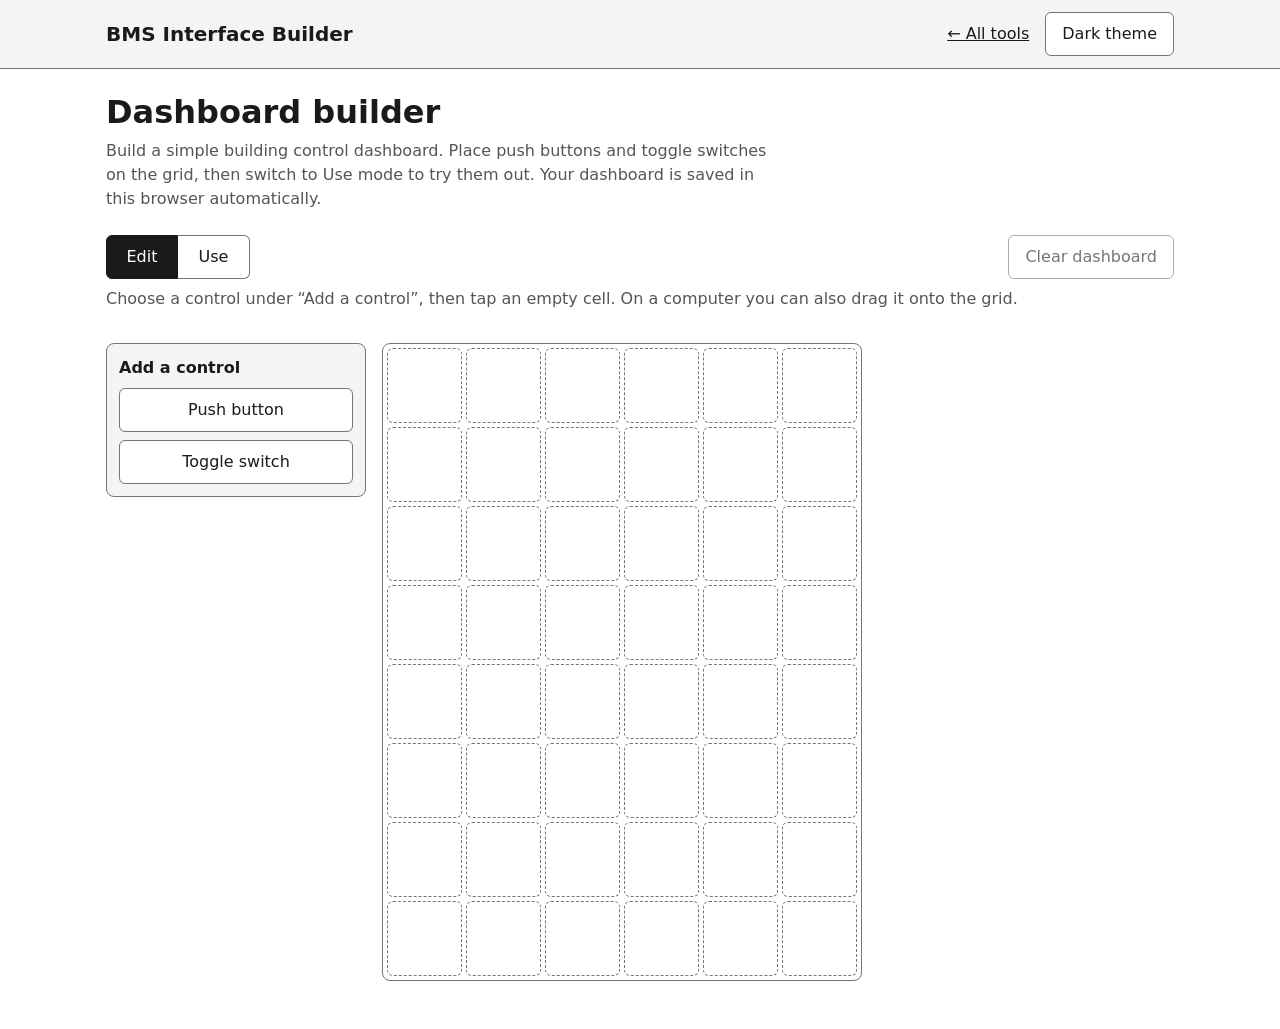
==== tools/bms-builder/index.html @ 1ce803e6 "Build the BMS Interface Builder tool, replacing the Tool 1 placeholder Students place push buttons a" ====
<!doctype html>
<html lang="en" data-theme="light">
<head>
  <meta charset="utf-8">
  <meta name="viewport" content="width=device-width, initial-scale=1">
  <title>BMS Interface Builder — Dashboard</title>
  <link rel="stylesheet" href="../../css/main.css">
  <link rel="stylesheet" href="builder.css">
  <script src="../../js/theme.js"></script>
  <script src="builder.js" defer></script>
</head>
<body>
  <header class="site-header">
    <div class="container">
      <a class="site-name" href="../../index.html">BMS Interface Builder</a>
      <div class="header-actions">
        <a class="back-link" href="../../index.html">← All tools</a>
        <button type="button" class="button" id="theme-toggle" aria-pressed="false">Dark theme</button>
      </div>
    </div>
  </header>

  <main class="container">
    <h1>Dashboard builder</h1>
    <p class="intro">
      Build a simple building control dashboard. Place push buttons and
      toggle switches on the grid, then switch to Use mode to try them out.
      Your dashboard is saved in this browser automatically.
    </p>

    <div class="toolbar">
      <div class="mode-switch" role="group" aria-label="Mode">
        <button type="button" class="button" id="mode-edit" aria-pressed="true">Edit</button>
        <button type="button" class="button" id="mode-use" aria-pressed="false">Use</button>
      </div>
      <button type="button" class="button" id="clear">Clear dashboard</button>
    </div>

    <p class="hint" id="hint" aria-live="polite"></p>

    <div class="builder">
      <div class="sidebar">
        <section class="panel" id="palette" aria-labelledby="palette-title">
          <h2 id="palette-title">Add a control</h2>
          <div class="palette-items">
            <button type="button" class="button palette-item" data-type="button" aria-pressed="false">Push button</button>
            <button type="button" class="button palette-item" data-type="switch" aria-pressed="false">Toggle switch</button>
          </div>
        </section>

        <section class="panel" id="selected-panel" aria-labelledby="selected-title" hidden>
          <h2 id="selected-title">Selected control</h2>
          <label for="label-input">Label</label>
          <input type="text" id="label-input" maxlength="30" autocomplete="off">
          <div class="panel-actions">
            <button type="button" class="button" id="move" aria-pressed="false">Move</button>
            <button type="button" class="button" id="delete">Delete</button>
          </div>
        </section>
      </div>

      <div class="grid" id="grid" role="group" aria-label="Dashboard grid, 6 columns by 8 rows"></div>
    </div>
  </main>
</body>
</html>
---- css/main.css ----
/* Shared styles for the portal and every tool page.
   Deliberately plain and neutral: the visual design comes later. */

/* ---- Theme colours ---- */
:root,
:root[data-theme="light"] {
  --bg: #ffffff;
  --surface: #f4f4f4;
  --text: #1a1a1a;
  --text-muted: #555555;
  --border: #767676;
  --focus: #1a1a1a;
  color-scheme: light;
}

:root[data-theme="dark"] {
  --bg: #121212;
  --surface: #1e1e1e;
  --text: #ededed;
  --text-muted: #b3b3b3;
  --border: #8a8a8a;
  --focus: #ededed;
  color-scheme: dark;
}

/* ---- Base ---- */
*,
*::before,
*::after {
  box-sizing: border-box;
}

body {
  margin: 0;
  background: var(--bg);
  color: var(--text);
  font-family: system-ui, -apple-system, "Segoe UI", Roboto, sans-serif;
  font-size: 1rem;
  line-height: 1.5;
}

a {
  color: inherit;
}

:focus-visible {
  outline: 3px solid var(--focus);
  outline-offset: 2px;
}

.container {
  width: 100%;
  max-width: 1100px;
  margin: 0 auto;
  padding-left: 16px;
  padding-right: 16px;
}

/* ---- Header (same on every page) ---- */
.site-header {
  border-bottom: 1px solid var(--border);
  background: var(--surface);
}

.site-header .container {
  display: flex;
  flex-wrap: wrap;
  align-items: center;
  justify-content: space-between;
  gap: 8px 16px;
  padding-top: 12px;
  padding-bottom: 12px;
}

.site-name {
  font-size: 1.25rem;
  font-weight: 700;
  text-decoration: none;
}

.site-name:hover {
  text-decoration: underline;
}

.header-actions {
  display: flex;
  flex-wrap: wrap;
  align-items: center;
  gap: 8px 16px;
}

.button {
  min-height: 44px;
  padding: 8px 16px;
  border: 1px solid var(--border);
  border-radius: 6px;
  background: var(--bg);
  color: var(--text);
  font: inherit;
  cursor: pointer;
}

.button:hover {
  background: var(--surface);
}

.back-link {
  display: inline-flex;
  align-items: center;
  min-height: 44px;
}

/* ---- Main content ---- */
main {
  padding-top: 24px;
  padding-bottom: 48px;
}

h1 {
  margin: 0 0 8px;
  font-size: 1.75rem;
  line-height: 1.2;
}

.intro {
  margin: 0 0 24px;
  max-width: 65ch;
  color: var(--text-muted);
}

/* ---- Tool cards ---- */
.card-grid {
  display: grid;
  grid-template-columns: 1fr;
  gap: 16px;
  margin: 0;
  padding: 0;
  list-style: none;
}

.card {
  display: block;
  height: 100%;
  padding: 16px;
  border: 1px solid var(--border);
  border-radius: 8px;
  background: var(--surface);
  text-decoration: none;
}

.card:hover h2 {
  text-decoration: underline;
}

.card h2 {
  margin: 0 0 4px;
  font-size: 1.125rem;
}

.card p {
  margin: 0;
  color: var(--text-muted);
}

/* Tablet */
@media (min-width: 600px) {
  .card-grid {
    grid-template-columns: repeat(2, 1fr);
  }
}

/* Desktop */
@media (min-width: 960px) {
  .card-grid {
    grid-template-columns: repeat(3, 1fr);
  }

  h1 {
    font-size: 2rem;
  }
}
---- tools/bms-builder/builder.css ----
/* Styles for the dashboard builder only.
   Colours come from the theme variables in css/main.css. */

[hidden] {
  display: none !important;
}

/* ---- Toolbar and hint ---- */
.toolbar {
  display: flex;
  flex-wrap: wrap;
  align-items: center;
  justify-content: space-between;
  gap: 8px;
  margin-bottom: 8px;
}

.mode-switch {
  display: flex;
}

.mode-switch .button {
  min-width: 72px;
}

.mode-switch .button:first-child {
  border-radius: 6px 0 0 6px;
}

.mode-switch .button:last-child {
  border-radius: 0 6px 6px 0;
  border-left: none;
}

/* Pressed state (active mode, chosen palette item, Move): inverted colours */
.mode-switch .button[aria-pressed="true"],
.palette-item[aria-pressed="true"],
#move[aria-pressed="true"] {
  background: var(--text);
  color: var(--bg);
  border-color: var(--text);
}

.button:disabled {
  cursor: not-allowed;
  opacity: 0.6;
}

.hint {
  min-height: 3em;
  margin: 0 0 8px;
  color: var(--text-muted);
}

/* ---- Layout: stacked on phones, sidebar beside the grid on desktop ---- */
.builder {
  display: flex;
  flex-direction: column;
  gap: 16px;
}

/* On phones: palette, then grid, then the selected-control panel,
   so the grid doesn't jump down when a control is selected */
.sidebar {
  display: contents;
}

#selected-panel {
  order: 1;
}

.panel {
  padding: 12px;
  border: 1px solid var(--border);
  border-radius: 8px;
  background: var(--surface);
}

.panel h2 {
  margin: 0 0 8px;
  font-size: 1rem;
}

.palette-items,
.panel-actions {
  display: flex;
  flex-wrap: wrap;
  gap: 8px;
}

.palette-item {
  user-select: none;
}

.panel label {
  display: block;
  margin-bottom: 4px;
}

.panel input {
  width: 100%;
  min-height: 44px;
  margin-bottom: 8px;
  padding: 8px;
  border: 1px solid var(--border);
  border-radius: 6px;
  background: var(--bg);
  color: var(--text);
  font: inherit;
}

@media (min-width: 960px) {
  .builder {
    flex-direction: row;
    align-items: flex-start;
  }

  .sidebar {
    display: flex;
    flex-direction: column;
    gap: 16px;
    flex: 0 0 260px;
  }

  .palette-items {
    flex-direction: column;
  }
}

/* ---- Dashboard grid ---- */
.grid {
  display: grid;
  grid-template-columns: repeat(6, 1fr);
  gap: 4px;
  width: 100%;
  max-width: 480px;
  padding: 4px;
  border: 1px solid var(--border);
  border-radius: 8px;
  user-select: none;
}

.cell {
  aspect-ratio: 1;
  min-width: 0;
}

.cell-empty {
  display: block;
  width: 100%;
  height: 100%;
  padding: 0;
  border: 1px dashed var(--border);
  border-radius: 6px;
  background: transparent;
  color: var(--text-muted);
  font: inherit;
}

button.cell-empty {
  cursor: pointer;
}

button.cell-empty:hover,
.cell-empty.is-drop-target {
  border-style: solid;
  background: var(--surface);
}

.cell-empty.is-drop-target {
  outline: 3px solid var(--text);
  outline-offset: -3px;
}

/* ---- Controls on the grid ---- */
.control {
  display: flex;
  flex-direction: column;
  align-items: center;
  justify-content: center;
  gap: 2px;
  width: 100%;
  height: 100%;
  padding: 2px;
  overflow: hidden;
  border: 2px solid var(--text);
  background: var(--bg);
  color: var(--text);
  font: inherit;
  font-size: 0.75rem;
  line-height: 1.2;
  cursor: pointer;
}

.control-button {
  border-radius: 999px;
}

.control-switch {
  border-radius: 6px;
}

.control-label {
  display: -webkit-box;
  -webkit-line-clamp: 2;
  -webkit-box-orient: vertical;
  overflow: hidden;
  max-width: 100%;
  overflow-wrap: anywhere;
  text-align: center;
}

.control-state {
  padding: 0 4px;
  border: 1px solid currentColor;
  border-radius: 4px;
  font-weight: 700;
}

/* Switch on, or push button being pressed: inverted colours */
.control-switch[aria-checked="true"],
.control-switch[data-on="true"],
.control-button.is-pressed {
  background: var(--text);
  color: var(--bg);
}

/* Edit mode: selected control, and the control being moved */
.control.is-selected {
  outline: 3px solid var(--text);
  outline-offset: 2px;
}

.control.is-moving {
  border-style: dashed;
}

/* Copy of a control that follows the mouse while dragging */
.drag-ghost {
  position: fixed;
  z-index: 10;
  padding: 6px 10px;
  border: 2px solid var(--text);
  border-radius: 6px;
  background: var(--bg);
  color: var(--text);
  font-size: 0.875rem;
  pointer-events: none;
  transform: translate(-50%, -50%);
}

@media (min-width: 600px) {
  .control {
    font-size: 0.875rem;
  }
}
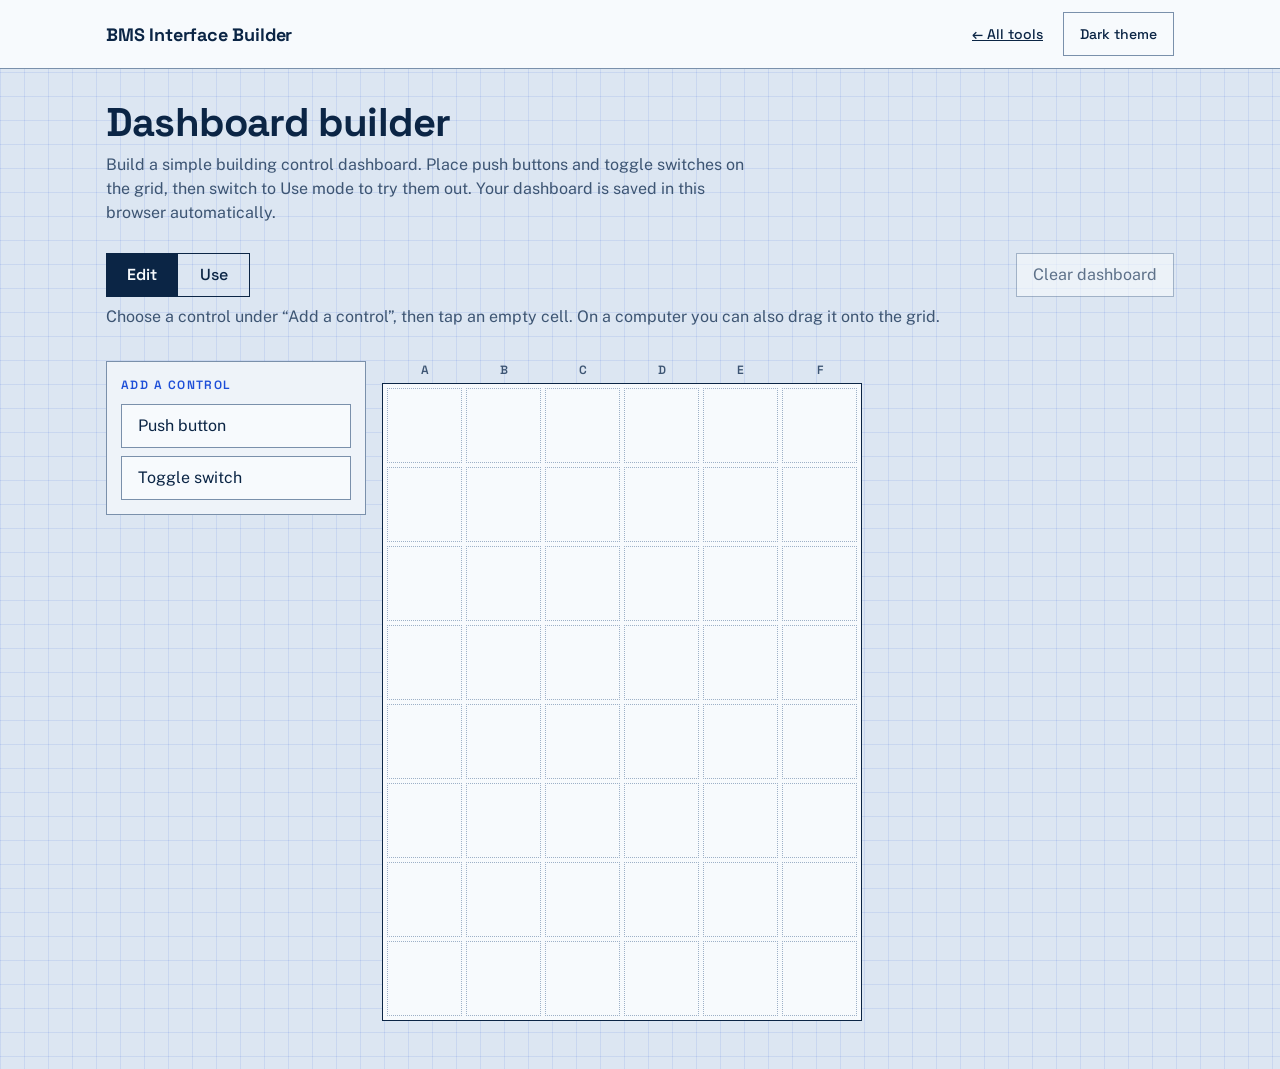
==== commit 781c4336: "Apply the Blueprint visual design to the portal and builder Ink blue on grid paper, square corners a" ====
--- a/tools/bms-builder/index.html
+++ b/tools/bms-builder/index.html
@@ -4,6 +4,9 @@
   <meta charset="utf-8">
   <meta name="viewport" content="width=device-width, initial-scale=1">
   <title>BMS Interface Builder — Dashboard</title>
+  <link rel="preconnect" href="https://fonts.googleapis.com">
+  <link rel="preconnect" href="https://fonts.gstatic.com" crossorigin>
+  <link rel="stylesheet" href="https://fonts.googleapis.com/css2?family=Public+Sans:wght@400;500;600&family=Space+Grotesk:wght@500;600;700&display=swap">
   <link rel="stylesheet" href="../../css/main.css">
   <link rel="stylesheet" href="builder.css">
   <script src="../../js/theme.js"></script>
@@ -41,7 +44,7 @@
     <div class="builder">
       <div class="sidebar">
         <section class="panel" id="palette" aria-labelledby="palette-title">
-          <h2 id="palette-title">Add a control</h2>
+          <h2 class="eyebrow" id="palette-title">Add a control</h2>
           <div class="palette-items">
             <button type="button" class="button palette-item" data-type="button" aria-pressed="false">Push button</button>
             <button type="button" class="button palette-item" data-type="switch" aria-pressed="false">Toggle switch</button>
@@ -49,7 +52,7 @@
         </section>
 
         <section class="panel" id="selected-panel" aria-labelledby="selected-title" hidden>
-          <h2 id="selected-title">Selected control</h2>
+          <h2 class="eyebrow" id="selected-title">Selected control</h2>
           <label for="label-input">Label</label>
           <input type="text" id="label-input" maxlength="30" autocomplete="off">
           <div class="panel-actions">
@@ -59,7 +62,12 @@
         </section>
       </div>
 
-      <div class="grid" id="grid" role="group" aria-label="Dashboard grid, 6 columns by 8 rows"></div>
+      <div class="grid-wrap">
+        <div class="grid-columns" aria-hidden="true">
+          <span>A</span><span>B</span><span>C</span><span>D</span><span>E</span><span>F</span>
+        </div>
+        <div class="grid" id="grid" role="group" aria-label="Dashboard grid, 6 columns by 8 rows"></div>
+      </div>
     </div>
   </main>
 </body>
--- a/css/main.css
+++ b/css/main.css
@@ -1,26 +1,45 @@
 /* Shared styles for the portal and every tool page.
-   Deliberately plain and neutral: the visual design comes later. */
+   Visual direction: "Blueprint" — ink blue on grid paper, square corners,
+   thin lines, Space Grotesk for headings and labels, Public Sans for text. */
 
 /* ---- Theme colours ---- */
 :root,
 :root[data-theme="light"] {
-  --bg: #ffffff;
-  --surface: #f4f4f4;
-  --text: #1a1a1a;
-  --text-muted: #555555;
-  --border: #767676;
-  --focus: #1a1a1a;
+  --paper: #DCE6F2;          /* page background behind the grid lines */
+  --grid-line: rgba(29, 78, 216, 0.10);
+  --bg: #F7FAFD;             /* header, cards, panels */
+  --surface: #EEF3F9;
+  --text: #0B2545;           /* ink */
+  --text-muted: #3D5573;
+  --border: #7A90AB;         /* lines */
+  --cell-border: #9DB0C7;
+  --accent: #1D4ED8;
+  --on: #C2410C;             /* a switch that is on */
+  --on-text: #FFFFFF;
+  --focus: #1D4ED8;
   color-scheme: light;
 }
 
 :root[data-theme="dark"] {
-  --bg: #121212;
-  --surface: #1e1e1e;
-  --text: #ededed;
-  --text-muted: #b3b3b3;
-  --border: #8a8a8a;
-  --focus: #ededed;
+  --paper: #06142B;
+  --grid-line: rgba(127, 178, 255, 0.10);
+  --bg: #0B1E3A;
+  --surface: #112A4F;
+  --text: #EAF2FF;
+  --text-muted: #A8BEDC;
+  --border: #5E7FA8;
+  --cell-border: #3A5A85;
+  --accent: #7FB2FF;
+  --on: #FF9F5A;
+  --on-text: #0B1E3A;
+  --focus: #7FB2FF;
   color-scheme: dark;
+}
+
+/* ---- Fonts ---- */
+:root {
+  --font-display: "Space Grotesk", system-ui, -apple-system, "Segoe UI", Roboto, sans-serif;
+  --font-body: "Public Sans", system-ui, -apple-system, "Segoe UI", Roboto, sans-serif;
 }
 
 /* ---- Base ---- */
@@ -32,9 +51,13 @@
 
 body {
   margin: 0;
-  background: var(--bg);
+  background-color: var(--paper);
+  background-image:
+    linear-gradient(var(--grid-line) 1px, transparent 1px),
+    linear-gradient(90deg, var(--grid-line) 1px, transparent 1px);
+  background-size: 24px 24px;
   color: var(--text);
-  font-family: system-ui, -apple-system, "Segoe UI", Roboto, sans-serif;
+  font-family: var(--font-body);
   font-size: 1rem;
   line-height: 1.5;
 }
@@ -56,10 +79,20 @@
   padding-right: 16px;
 }
 
+/* Small uppercase label, e.g. "Tool 01" or panel headings */
+.eyebrow {
+  font-family: var(--font-display);
+  font-size: 0.75rem;
+  font-weight: 600;
+  letter-spacing: 0.12em;
+  text-transform: uppercase;
+  color: var(--accent);
+}
+
 /* ---- Header (same on every page) ---- */
 .site-header {
   border-bottom: 1px solid var(--border);
-  background: var(--surface);
+  background: var(--bg);
 }
 
 .site-header .container {
@@ -73,8 +106,10 @@
 }
 
 .site-name {
-  font-size: 1.25rem;
+  font-family: var(--font-display);
+  font-size: 1.125rem;
   font-weight: 700;
+  letter-spacing: -0.01em;
   text-decoration: none;
 }
 
@@ -86,14 +121,14 @@
   display: flex;
   flex-wrap: wrap;
   align-items: center;
-  gap: 8px 16px;
+  gap: 8px 20px;
 }
 
 .button {
   min-height: 44px;
   padding: 8px 16px;
   border: 1px solid var(--border);
-  border-radius: 6px;
+  border-radius: 0;
   background: var(--bg);
   color: var(--text);
   font: inherit;
@@ -104,6 +139,17 @@
   background: var(--surface);
 }
 
+.site-header .button,
+.back-link {
+  font-family: var(--font-display);
+  font-weight: 500;
+  font-size: 0.875rem;
+}
+
+.site-header .button {
+  background: transparent;
+}
+
 .back-link {
   display: inline-flex;
   align-items: center;
@@ -112,18 +158,21 @@
 
 /* ---- Main content ---- */
 main {
-  padding-top: 24px;
+  padding-top: 32px;
   padding-bottom: 48px;
 }
 
 h1 {
   margin: 0 0 8px;
-  font-size: 1.75rem;
-  line-height: 1.2;
+  font-family: var(--font-display);
+  font-size: 2rem;
+  font-weight: 700;
+  letter-spacing: -0.02em;
+  line-height: 1.1;
 }
 
 .intro {
-  margin: 0 0 24px;
+  margin: 0 0 28px;
   max-width: 65ch;
   color: var(--text-muted);
 }
@@ -139,22 +188,34 @@
 }
 
 .card {
-  display: block;
+  display: flex;
+  flex-direction: column;
+  gap: 8px;
   height: 100%;
-  padding: 16px;
-  border: 1px solid var(--border);
-  border-radius: 8px;
+  padding: 20px;
+  border: 1px solid var(--text);
+  background: var(--bg);
+  text-decoration: none;
+}
+
+.card:hover {
   background: var(--surface);
-  text-decoration: none;
 }
 
 .card:hover h2 {
   text-decoration: underline;
 }
 
+.card .eyebrow {
+  display: flex;
+  justify-content: space-between;
+}
+
 .card h2 {
-  margin: 0 0 4px;
-  font-size: 1.125rem;
+  margin: 0;
+  font-family: var(--font-display);
+  font-size: 1.25rem;
+  font-weight: 600;
 }
 
 .card p {
@@ -176,6 +237,6 @@
   }
 
   h1 {
-    font-size: 2rem;
+    font-size: 2.5rem;
   }
 }
--- a/tools/bms-builder/builder.css
+++ b/tools/bms-builder/builder.css
@@ -1,5 +1,5 @@
 /* Styles for the dashboard builder only.
-   Colours come from the theme variables in css/main.css. */
+   Colours and fonts come from the theme variables in css/main.css. */
 
 [hidden] {
   display: none !important;
@@ -21,14 +21,13 @@
 
 .mode-switch .button {
   min-width: 72px;
-}
-
-.mode-switch .button:first-child {
-  border-radius: 6px 0 0 6px;
+  border-color: var(--text);
+  background: transparent;
+  font-family: var(--font-display);
+  font-weight: 500;
 }
 
 .mode-switch .button:last-child {
-  border-radius: 0 6px 6px 0;
   border-left: none;
 }
 
@@ -39,6 +38,7 @@
   background: var(--text);
   color: var(--bg);
   border-color: var(--text);
+  font-weight: 600;
 }
 
 .button:disabled {
@@ -70,15 +70,13 @@
 }
 
 .panel {
-  padding: 12px;
+  padding: 14px;
   border: 1px solid var(--border);
-  border-radius: 8px;
   background: var(--surface);
 }
 
 .panel h2 {
-  margin: 0 0 8px;
-  font-size: 1rem;
+  margin: 0 0 10px;
 }
 
 .palette-items,
@@ -90,20 +88,22 @@
 
 .palette-item {
   user-select: none;
+  text-align: left;
 }
 
 .panel label {
   display: block;
   margin-bottom: 4px;
+  font-size: 0.875rem;
 }
 
 .panel input {
   width: 100%;
   min-height: 44px;
-  margin-bottom: 8px;
-  padding: 8px;
+  margin-bottom: 10px;
+  padding: 8px 10px;
   border: 1px solid var(--border);
-  border-radius: 6px;
+  border-radius: 0;
   background: var(--bg);
   color: var(--text);
   font: inherit;
@@ -128,15 +128,32 @@
 }
 
 /* ---- Dashboard grid ---- */
+.grid-wrap {
+  width: 100%;
+  max-width: 480px;
+}
+
+/* Column letters A–F above the grid, lined up with its columns */
+.grid-columns {
+  display: grid;
+  grid-template-columns: repeat(6, 1fr);
+  gap: 4px;
+  padding: 0 5px 4px;
+  font-family: var(--font-display);
+  font-size: 0.75rem;
+  font-weight: 600;
+  text-align: center;
+  color: var(--text-muted);
+}
+
 .grid {
   display: grid;
   grid-template-columns: repeat(6, 1fr);
   gap: 4px;
   width: 100%;
-  max-width: 480px;
   padding: 4px;
-  border: 1px solid var(--border);
-  border-radius: 8px;
+  border: 1px solid var(--text);
+  background: var(--bg);
   user-select: none;
 }
 
@@ -150,8 +167,8 @@
   width: 100%;
   height: 100%;
   padding: 0;
-  border: 1px dashed var(--border);
-  border-radius: 6px;
+  border: 1px dotted var(--cell-border);
+  border-radius: 0;
   background: transparent;
   color: var(--text-muted);
   font: inherit;
@@ -163,13 +180,13 @@
 
 button.cell-empty:hover,
 .cell-empty.is-drop-target {
-  border-style: solid;
+  border: 1px solid var(--border);
   background: var(--surface);
 }
 
 .cell-empty.is-drop-target {
-  outline: 3px solid var(--text);
-  outline-offset: -3px;
+  outline: 2px solid var(--accent);
+  outline-offset: -2px;
 }
 
 /* ---- Controls on the grid ---- */
@@ -183,21 +200,19 @@
   height: 100%;
   padding: 2px;
   overflow: hidden;
-  border: 2px solid var(--text);
+  border: 1.5px solid var(--text);
+  border-radius: 0;
   background: var(--bg);
   color: var(--text);
-  font: inherit;
+  font-family: var(--font-display);
   font-size: 0.75rem;
-  line-height: 1.2;
+  font-weight: 500;
+  line-height: 1.15;
   cursor: pointer;
 }
 
 .control-button {
   border-radius: 999px;
-}
-
-.control-switch {
-  border-radius: 6px;
 }
 
 .control-label {
@@ -213,13 +228,19 @@
 .control-state {
   padding: 0 4px;
   border: 1px solid currentColor;
-  border-radius: 4px;
+  font-size: 0.625rem;
   font-weight: 700;
-}
-
-/* Switch on, or push button being pressed: inverted colours */
+  letter-spacing: 0.08em;
+}
+
+/* Switch on: orange; push button being pressed: inverted ink */
 .control-switch[aria-checked="true"],
-.control-switch[data-on="true"],
+.control-switch[data-on="true"] {
+  border-color: var(--on);
+  background: var(--on);
+  color: var(--on-text);
+}
+
 .control-button.is-pressed {
   background: var(--text);
   color: var(--bg);
@@ -227,8 +248,8 @@
 
 /* Edit mode: selected control, and the control being moved */
 .control.is-selected {
-  outline: 3px solid var(--text);
-  outline-offset: 2px;
+  outline: 2px dashed var(--accent);
+  outline-offset: 3px;
 }
 
 .control.is-moving {
@@ -240,10 +261,10 @@
   position: fixed;
   z-index: 10;
   padding: 6px 10px;
-  border: 2px solid var(--text);
-  border-radius: 6px;
+  border: 1.5px solid var(--text);
   background: var(--bg);
   color: var(--text);
+  font-family: var(--font-display);
   font-size: 0.875rem;
   pointer-events: none;
   transform: translate(-50%, -50%);
@@ -253,4 +274,8 @@
   .control {
     font-size: 0.875rem;
   }
-}
+
+  .control-state {
+    font-size: 0.6875rem;
+  }
+}
